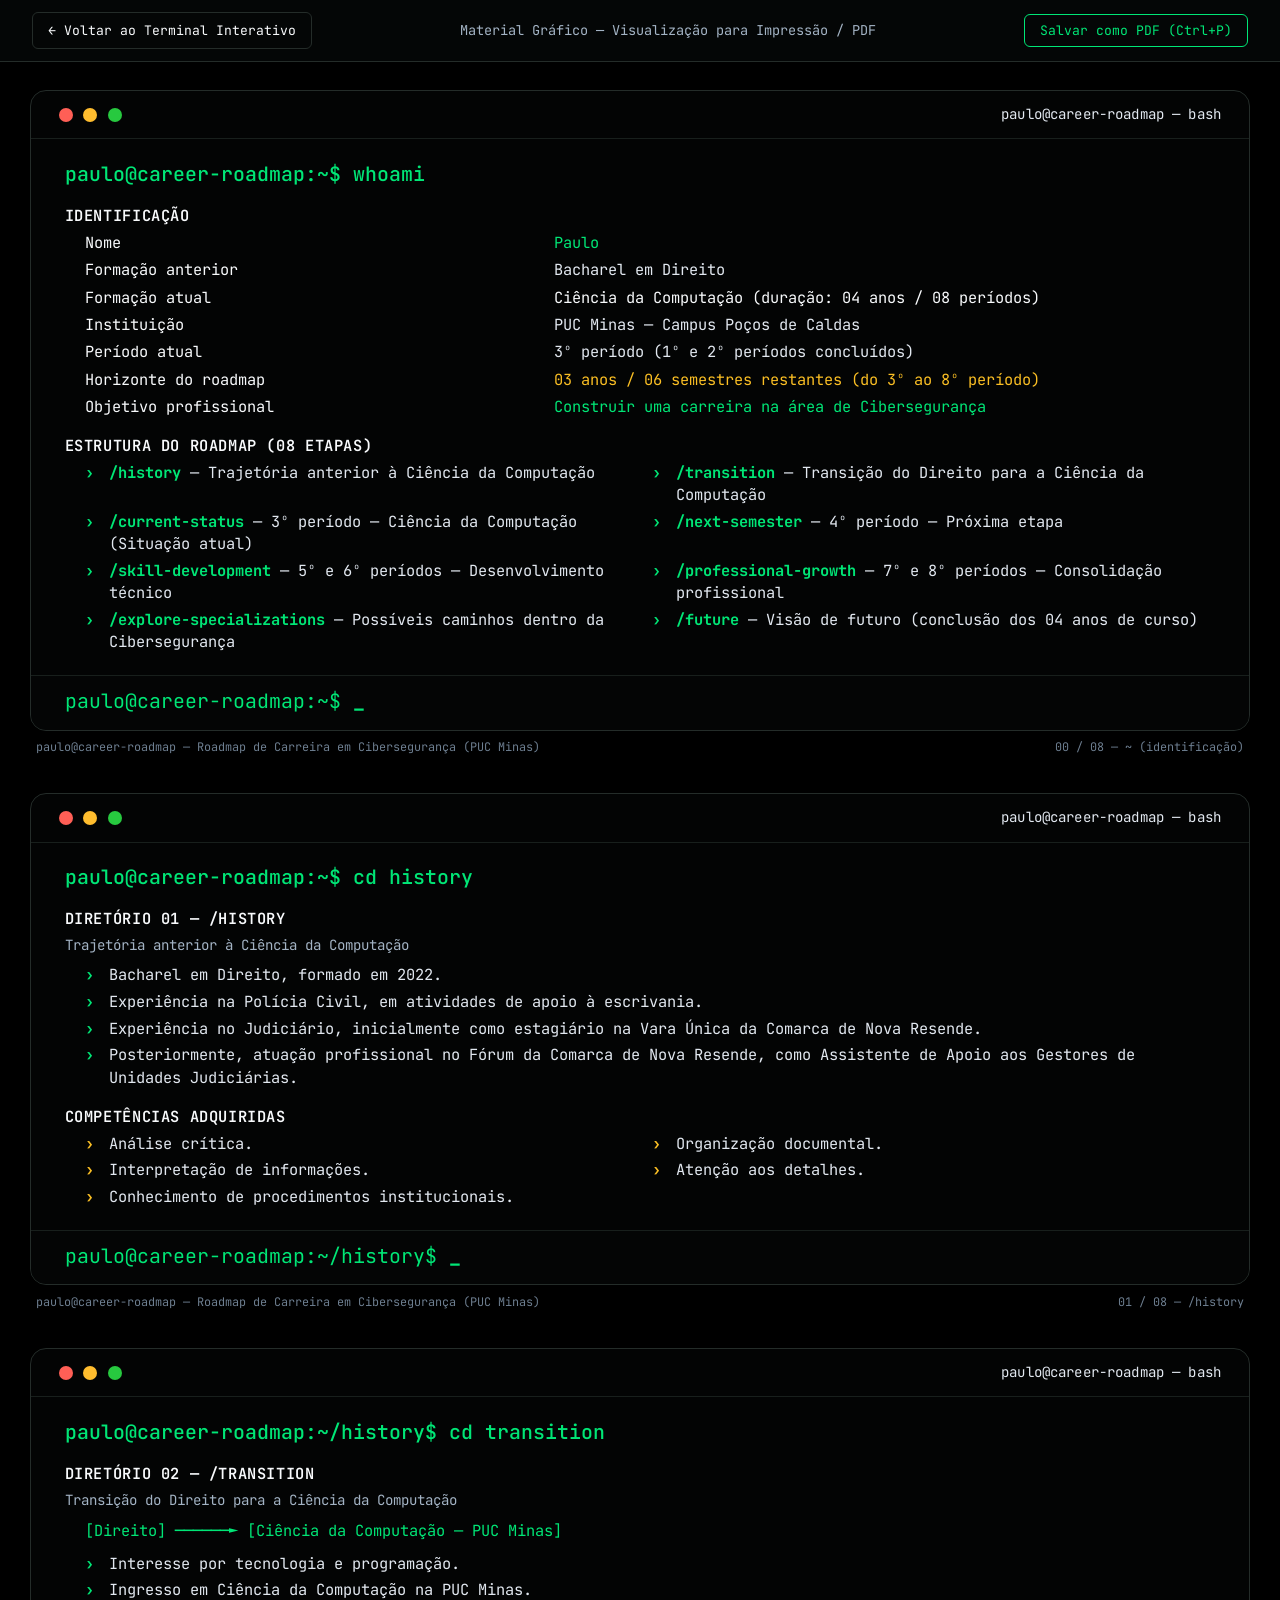
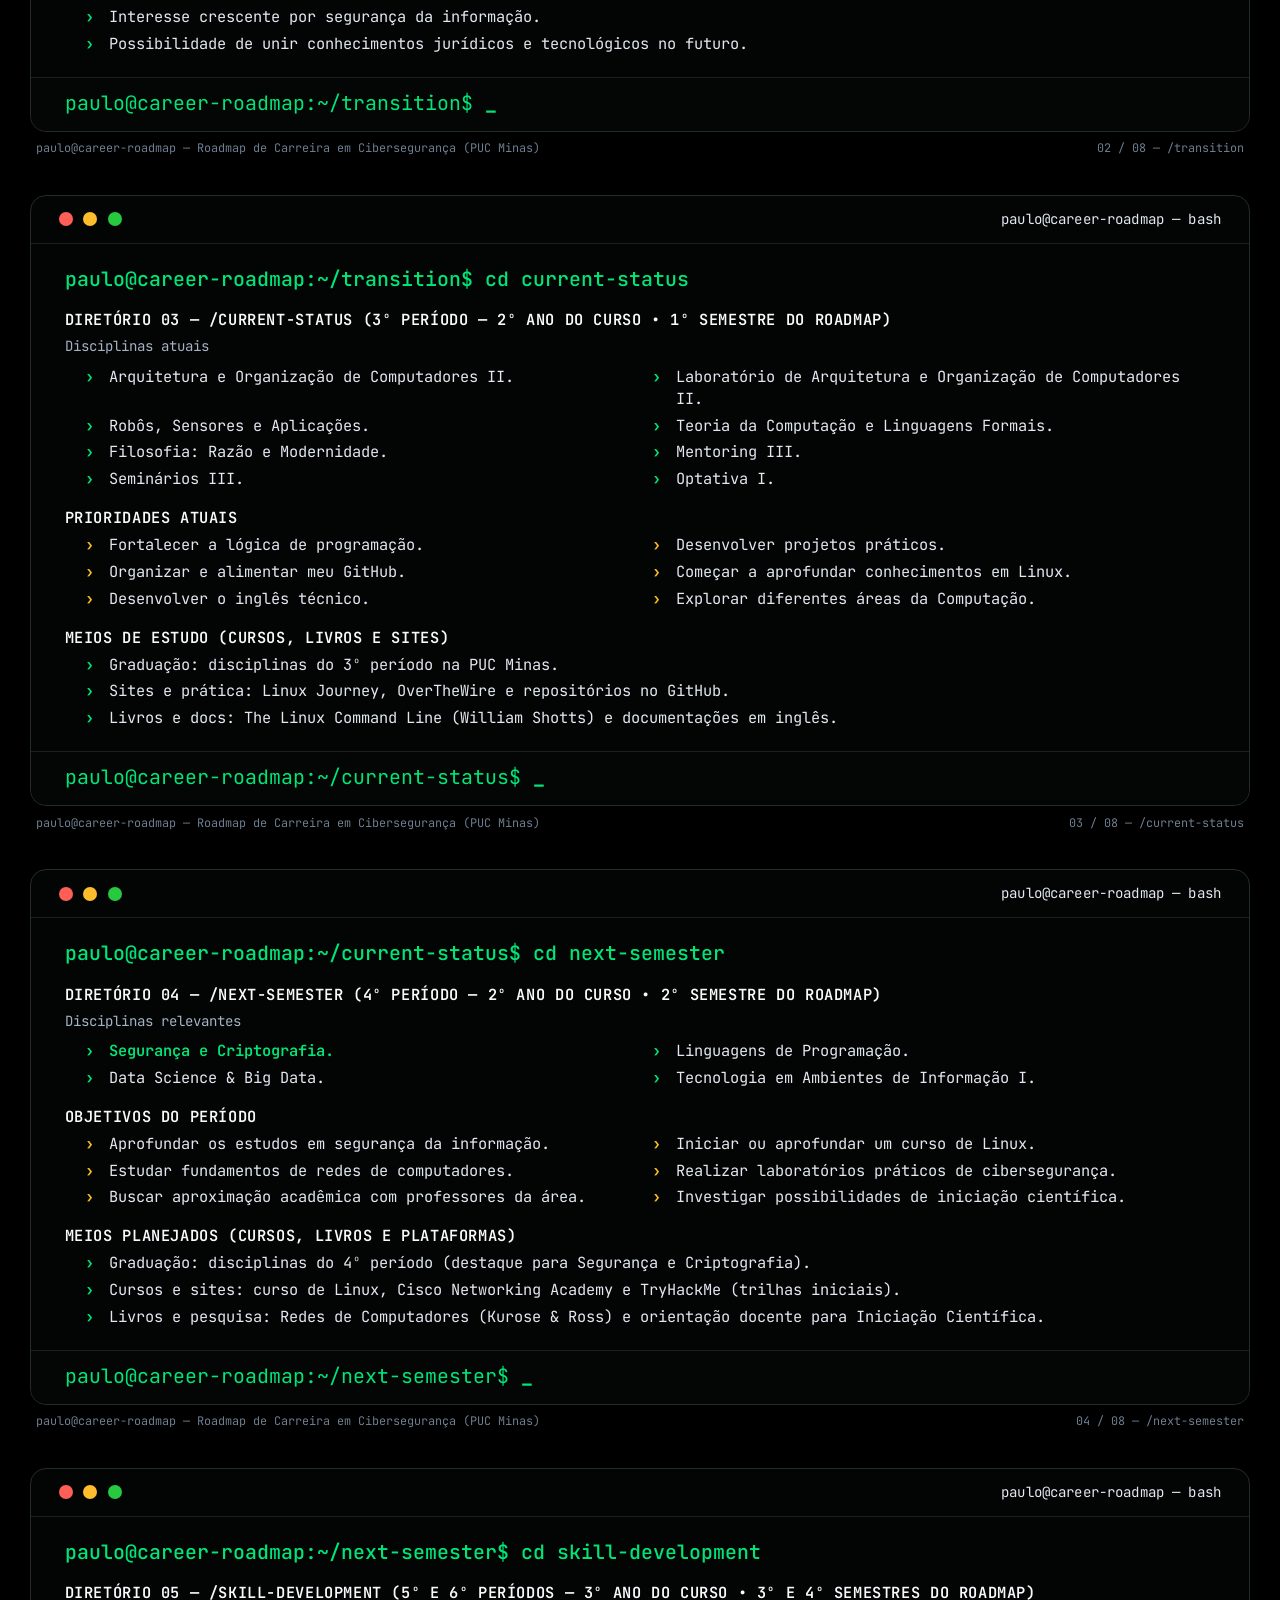
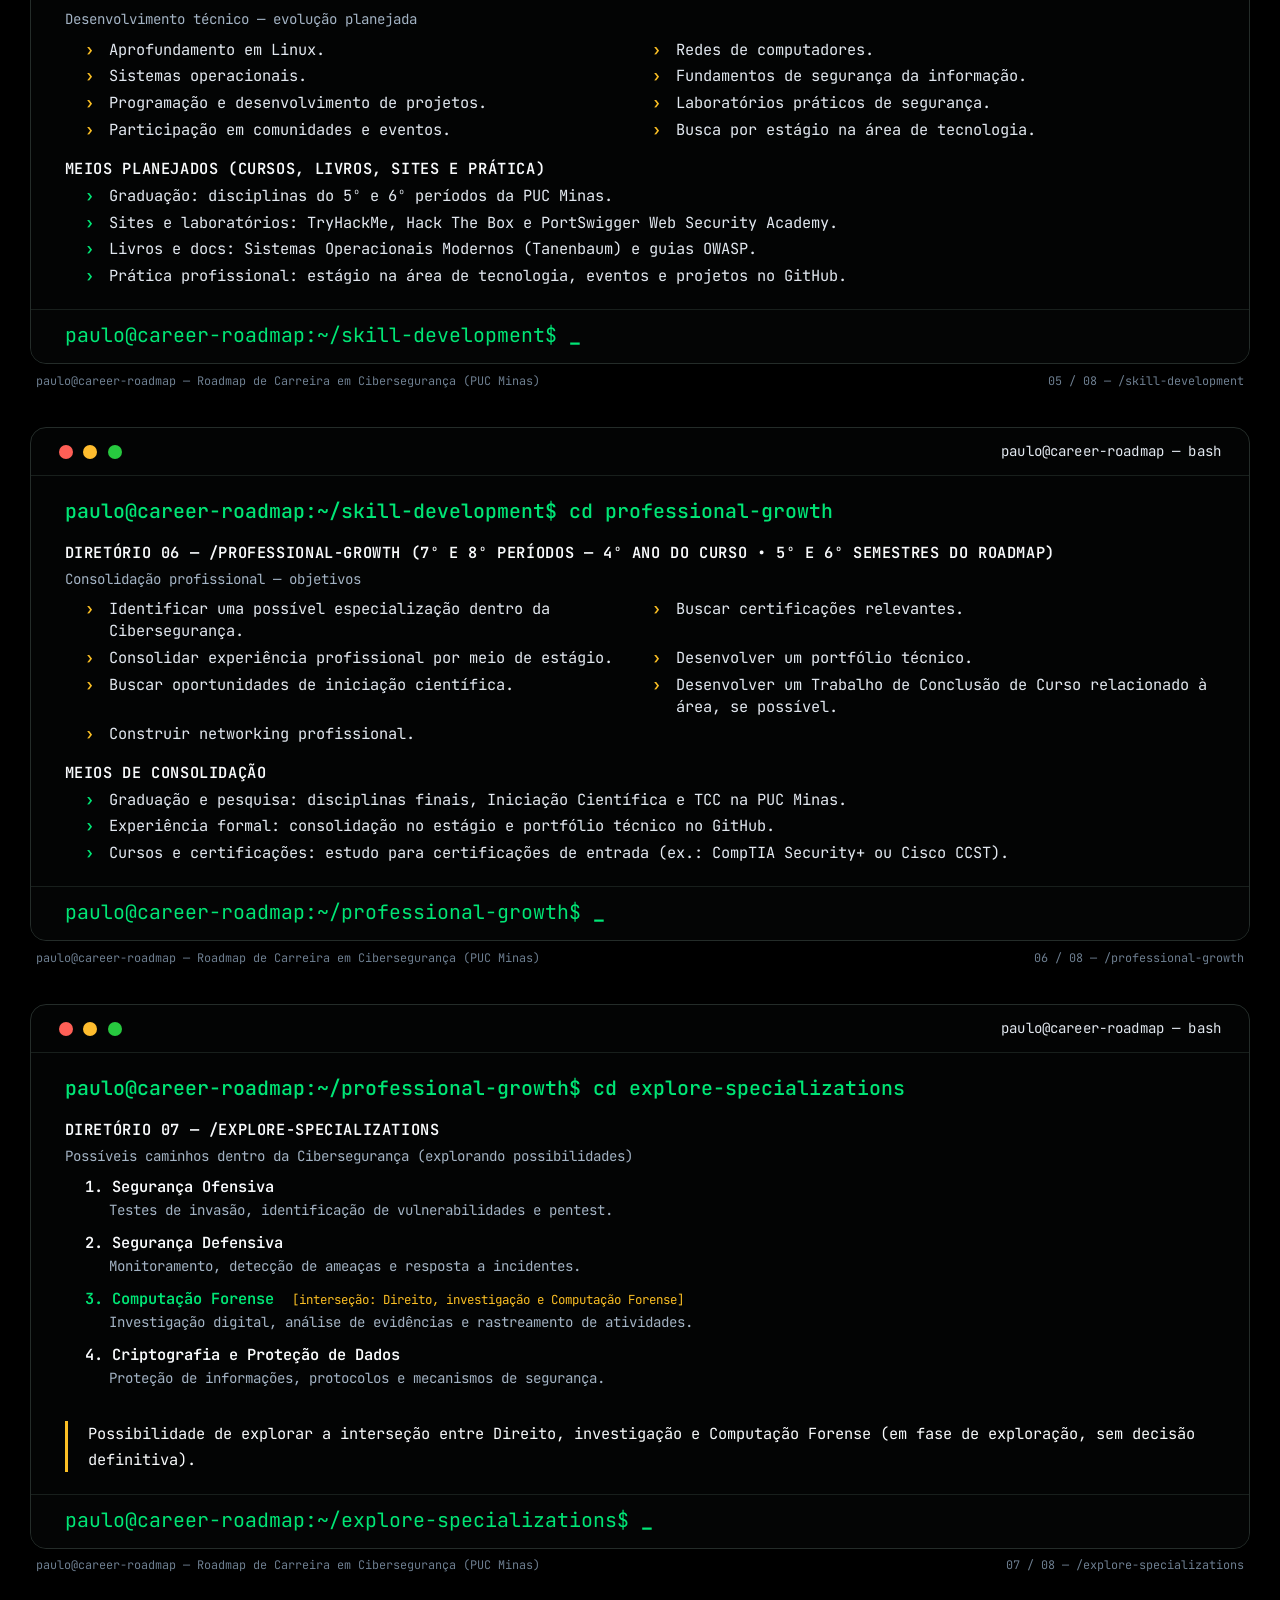
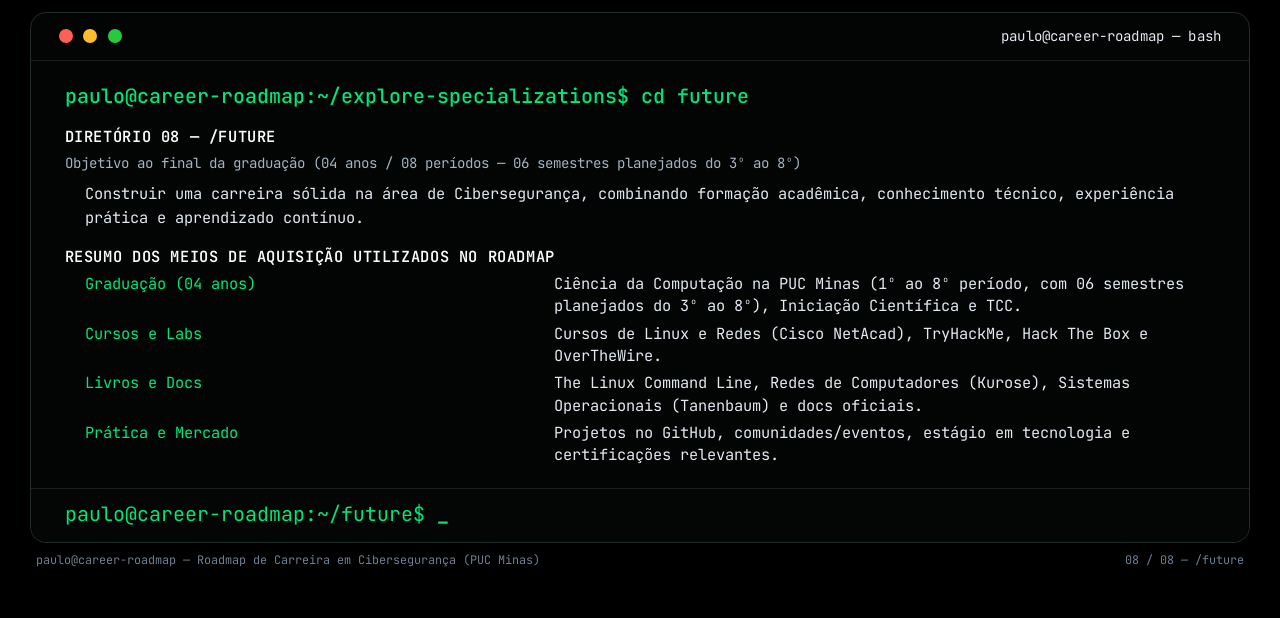
==== material-grafico.html @ 7717a8f6 "feat: implementa terminal interativo e material grafico do roadmap (Mentoring III)" ====
<!DOCTYPE html>
<html lang="pt-BR">
<head>
  <meta charset="UTF-8" />
  <meta name="viewport" content="width=device-width, initial-scale=1.0" />
  <title>paulo@career-roadmap — Material Gráfico (PDF)</title>
  <link rel="preconnect" href="https://fonts.googleapis.com" />
  <link rel="preconnect" href="https://fonts.gstatic.com" crossorigin />
  <link href="https://fonts.googleapis.com/css2?family=JetBrains+Mono:ital,wght@0,400;0,500;0,600;0,700;1,400&display=swap" rel="stylesheet" />
  <link rel="stylesheet" href="css/variables.css" />
  <link rel="stylesheet" href="css/terminal.css" />
  <link rel="stylesheet" href="css/stages.css" />
  <style>
    :root {
      --fs-xs: 0.78rem;
      --fs-sm: 0.88rem;
      --fs-base: 0.96rem;
      --fs-md: 1.08rem;
      --fs-lg: 1.24rem;
    }

    html, body {
      height: auto !important;
      overflow-y: auto !important;
      overflow-x: hidden !important;
      background-color: #000000;
      -webkit-print-color-adjust: exact;
      print-color-adjust: exact;
    }

    .pdf-toolbar {
      position: sticky;
      top: 0;
      z-index: 200;
      width: 100%;
      background: rgba(5, 7, 7, 0.94);
      backdrop-filter: blur(6px);
      border-bottom: 1px solid var(--border-window);
      padding: 0.75rem 2rem;
      display: flex;
      justify-content: space-between;
      align-items: center;
      font-size: 0.85rem;
      color: var(--text-muted);
    }

    .pdf-btn {
      background: transparent;
      border: 1px solid var(--border-window);
      color: var(--text-bright);
      font-family: var(--font-mono);
      font-size: 0.82rem;
      padding: 0.42rem 0.95rem;
      border-radius: 6px;
      cursor: pointer;
      text-decoration: none;
      transition: border-color 150ms, color 150ms;
    }

    .pdf-btn:hover {
      border-color: var(--green-prompt);
      color: var(--green-prompt);
    }

    .pdf-btn.primary {
      border-color: var(--green-prompt);
      color: var(--green-prompt);
    }

    .pdf-deck {
      display: flex;
      flex-direction: column;
      align-items: center;
      gap: 2.25rem;
      padding: 1.75rem 1.5rem 3rem;
    }

    .pdf-page {
      width: 100%;
      max-width: 1220px;
      display: flex;
      flex-direction: column;
      gap: 0.45rem;
    }

    .pdf-page .terminal-window {
      width: 100%;
      max-width: 100%;
      min-height: 0;
      max-height: none;
      flex: 1;
    }

    .pdf-page .terminal-titlebar {
      padding: 0.75rem 1.75rem;
    }

    .pdf-page .terminal-body {
      overflow: visible;
      padding: 1.35rem 2.1rem;
    }

    .pdf-page .term-prompt-line {
      margin-bottom: 1rem;
    }

    .pdf-page .term-output-content {
      gap: 1.05rem;
      line-height: 1.52;
    }

    .pdf-page .term-section-title {
      margin-bottom: 0.3rem;
    }

    .pdf-page .term-section-subtitle {
      margin-bottom: 0.5rem;
    }

    .pdf-page .term-list {
      gap: 0.28rem;
    }

    .pdf-page .term-list li {
      line-height: 1.45;
    }

    .pdf-page .term-table {
      gap: 0.32rem;
    }

    .pdf-page .term-row {
      line-height: 1.45;
    }

    .pdf-page .spec-item {
      margin-bottom: 0.55rem;
    }

    .pdf-page .terminal-footer-prompt {
      padding: 0.75rem 2.1rem 0.85rem;
    }

    .pdf-page .term-line {
      opacity: 1 !important;
      transform: none !important;
      animation: none !important;
    }

    .pdf-page .cursor-underscore {
      animation: none !important;
      opacity: 1 !important;
    }

    .pdf-page-footer {
      display: flex;
      justify-content: space-between;
      align-items: center;
      padding: 0 0.35rem;
      font-size: 0.74rem;
      color: var(--text-dim);
    }

    @page {
      size: A4 landscape;
      margin: 0;
    }

    @media print {
      :root {
        --fs-xs: 0.74rem;
        --fs-sm: 0.84rem;
        --fs-base: 0.92rem;
        --fs-md: 1.04rem;
        --fs-lg: 1.18rem;
      }

      .pdf-toolbar {
        display: none !important;
      }

      .pdf-deck {
        padding: 0 !important;
        gap: 0 !important;
        display: block !important;
      }

      .pdf-page {
        width: 297mm !important;
        height: 210mm !important;
        max-width: 297mm !important;
        padding: 7mm 10mm 5mm !important;
        margin: 0 !important;
        background-color: #000000 !important;
        page-break-after: always !important;
        break-after: page !important;
        page-break-inside: avoid !important;
        break-inside: avoid !important;
        overflow: hidden !important;
        display: flex !important;
        flex-direction: column !important;
        justify-content: space-between !important;
      }

      .pdf-page:last-child {
        page-break-after: auto !important;
        break-after: auto !important;
      }

      .pdf-page .terminal-window {
        height: 100% !important;
        flex: 1 !important;
        box-shadow: none !important;
        border: 1px solid #242c29 !important;
      }

      .pdf-page .terminal-body {
        padding: 1.15rem 1.9rem !important;
      }
    }
  </style>
</head>
<body>

  <div class="pdf-toolbar">
    <a href="index.html" class="pdf-btn">← Voltar ao Terminal Interativo</a>
    <span>Material Gráfico — Visualização para Impressão / PDF</span>
    <button type="button" class="pdf-btn primary" onclick="window.print()">Salvar como PDF (Ctrl+P)</button>
  </div>

  <div id="pdf-deck" class="pdf-deck"></div>

  <script src="js/roadmap-data.js"></script>
  <script>
    (function () {
      const DATA = window.ROADMAP_DATA;
      const deck = document.getElementById("pdf-deck");

      function esc(str) {
        return String(str)
          .replace(/&/g, "&amp;")
          .replace(/</g, "&lt;")
          .replace(/>/g, "&gt;")
          .replace(/"/g, "&quot;");
      }

      function promptLine(cmd, originPath) {
        const p = originPath && originPath !== "~" ? originPath : "~";
        return `<div class="term-prompt-line"><span class="prompt-host">paulo@career-roadmap:${esc(p)}$</span> <span class="prompt-cmd">${esc(cmd)}</span></div>`;
      }

      function renderPdfStage(st, prevPath) {
        const p = DATA.profile;

        switch (st.id) {
          case "home": {
            const dirs = DATA.stages.slice(1);
            const dirsHtml = dirs.map(d =>
              `<li><strong style="color:var(--green-prompt);">${esc(d.dirName)}</strong> — ${esc(d.title)}</li>`
            ).join("");
            return `
              ${promptLine("whoami", "~")}
              <div class="term-output-content">
                <div class="term-line">
                  <div class="term-section-title">IDENTIFICAÇÃO</div>
                  <div class="term-table">
                    <div class="term-row"><span class="term-col-key">Nome</span><span class="term-col-val" style="color:var(--green-prompt)">${esc(p.name)}</span></div>
                    <div class="term-row"><span class="term-col-key">Formação anterior</span><span class="term-col-val">${esc(p.previousDegree)}</span></div>
                    <div class="term-row"><span class="term-col-key">Formação atual</span><span class="term-col-val" style="color:var(--text-bright)">${esc(p.currentDegree)}</span></div>
                    <div class="term-row"><span class="term-col-key">Instituição</span><span class="term-col-val">${esc(p.institution)}</span></div>
                    <div class="term-row"><span class="term-col-key">Período atual</span><span class="term-col-val">${esc(p.currentSemester)}</span></div>
                    <div class="term-row"><span class="term-col-key">Horizonte do roadmap</span><span class="term-col-val" style="color:var(--amber-accent)">${esc(p.horizon)}</span></div>
                    <div class="term-row"><span class="term-col-key">Objetivo profissional</span><span class="term-col-val" style="color:var(--green-prompt)">${esc(p.objective)}</span></div>
                  </div>
                </div>
                <div class="term-line">
                  <div class="term-section-title">ESTRUTURA DO ROADMAP (08 ETAPAS)</div>
                  <ul class="term-list two-col">
                    ${dirsHtml}
                  </ul>
                </div>
              </div>
            `;
          }

          case "history": {
            const expHtml = st.experiences.map(item => `<li>${esc(item)}</li>`).join("");
            const compHtml = st.competencies.map(item => `<li>${esc(item)}</li>`).join("");
            return `
              ${promptLine(st.cmd, prevPath)}
              <div class="term-output-content">
                <div class="term-line">
                  <div class="term-section-title">DIRETÓRIO 01 — /history</div>
                  <div class="term-section-subtitle">${esc(st.title)}</div>
                  <ul class="term-list">
                    ${expHtml}
                  </ul>
                </div>
                <div class="term-line">
                  <div class="term-section-title">COMPETÊNCIAS ADQUIRIDAS</div>
                  <ul class="term-list two-col amber-markers">
                    ${compHtml}
                  </ul>
                </div>
              </div>
            `;
          }

          case "transition": {
            const highlightsHtml = st.highlights.map(item => `<li>${esc(item)}</li>`).join("");
            return `
              ${promptLine(st.cmd, prevPath)}
              <div class="term-output-content">
                <div class="term-line">
                  <div class="term-section-title">DIRETÓRIO 02 — /transition</div>
                  <div class="term-section-subtitle">${esc(st.title)}</div>
                  <div style="padding-left:1.25rem; margin-bottom:0.65rem; color:var(--green-prompt);">
                    [Direito]  ──────►  [Ciência da Computação — PUC Minas]
                  </div>
                  <ul class="term-list">
                    ${highlightsHtml}
                  </ul>
                </div>
              </div>
            `;
          }

          case "current-status": {
            const coursesHtml = st.courses.map(c => `<li>${esc(c)}</li>`).join("");
            const prioritiesHtml = st.priorities.map(pr => `<li>${esc(pr)}</li>`).join("");
            const meansHtml = st.means.map(m => `<li>${esc(m)}</li>`).join("");
            return `
              ${promptLine(st.cmd, prevPath)}
              <div class="term-output-content">
                <div class="term-line">
                  <div class="term-section-title">DIRETÓRIO 03 — /current-status (3º PERÍODO — ${esc(st.semesterTag.toUpperCase())})</div>
                  <div class="term-section-subtitle">Disciplinas atuais</div>
                  <ul class="term-list two-col">
                    ${coursesHtml}
                  </ul>
                </div>
                <div class="term-line">
                  <div class="term-section-title">PRIORIDADES ATUAIS</div>
                  <ul class="term-list two-col amber-markers">
                    ${prioritiesHtml}
                  </ul>
                </div>
                <div class="term-line">
                  <div class="term-section-title">MEIOS DE ESTUDO (CURSOS, LIVROS E SITES)</div>
                  <ul class="term-list">
                    ${meansHtml}
                  </ul>
                </div>
              </div>
            `;
          }

          case "next-semester": {
            const coursesHtml = st.courses.map((c, i) =>
              i === 0 ? `<li style="color:var(--green-prompt); font-weight:600;">${esc(c)}</li>` : `<li>${esc(c)}</li>`
            ).join("");
            const objHtml = st.objectives.map(o => `<li>${esc(o)}</li>`).join("");
            const meansHtml = st.means.map(m => `<li>${esc(m)}</li>`).join("");
            return `
              ${promptLine(st.cmd, prevPath)}
              <div class="term-output-content">
                <div class="term-line">
                  <div class="term-section-title">DIRETÓRIO 04 — /next-semester (4º PERÍODO — ${esc(st.semesterTag.toUpperCase())})</div>
                  <div class="term-section-subtitle">Disciplinas relevantes</div>
                  <ul class="term-list two-col">
                    ${coursesHtml}
                  </ul>
                </div>
                <div class="term-line">
                  <div class="term-section-title">OBJETIVOS DO PERÍODO</div>
                  <ul class="term-list two-col amber-markers">
                    ${objHtml}
                  </ul>
                </div>
                <div class="term-line">
                  <div class="term-section-title">MEIOS PLANEJADOS (CURSOS, LIVROS E PLATAFORMAS)</div>
                  <ul class="term-list">
                    ${meansHtml}
                  </ul>
                </div>
              </div>
            `;
          }

          case "skill-development": {
            const itemsHtml = st.plannedEvolution.map(item => `<li>${esc(item)}</li>`).join("");
            const meansHtml = st.means.map(m => `<li>${esc(m)}</li>`).join("");
            return `
              ${promptLine(st.cmd, prevPath)}
              <div class="term-output-content">
                <div class="term-line">
                  <div class="term-section-title">DIRETÓRIO 05 — /skill-development (5º E 6º PERÍODOS — ${esc(st.semesterTag.toUpperCase())})</div>
                  <div class="term-section-subtitle">Desenvolvimento técnico — evolução planejada</div>
                  <ul class="term-list two-col amber-markers">
                    ${itemsHtml}
                  </ul>
                </div>
                <div class="term-line">
                  <div class="term-section-title">MEIOS PLANEJADOS (CURSOS, LIVROS, SITES E PRÁTICA)</div>
                  <ul class="term-list">
                    ${meansHtml}
                  </ul>
                </div>
              </div>
            `;
          }

          case "professional-growth": {
            const objHtml = st.objectives.map(item => `<li>${esc(item)}</li>`).join("");
            const meansHtml = st.means.map(m => `<li>${esc(m)}</li>`).join("");
            return `
              ${promptLine(st.cmd, prevPath)}
              <div class="term-output-content">
                <div class="term-line">
                  <div class="term-section-title">DIRETÓRIO 06 — /professional-growth (7º E 8º PERÍODOS — ${esc(st.semesterTag.toUpperCase())})</div>
                  <div class="term-section-subtitle">Consolidação profissional — objetivos</div>
                  <ul class="term-list two-col amber-markers">
                    ${objHtml}
                  </ul>
                </div>
                <div class="term-line">
                  <div class="term-section-title">MEIOS DE CONSOLIDAÇÃO</div>
                  <ul class="term-list">
                    ${meansHtml}
                  </ul>
                </div>
              </div>
            `;
          }

          case "explore-specializations": {
            const areasHtml = st.areas.map((a, idx) => `
              <div class="spec-item">
                <div class="spec-name" ${a.highlight ? 'style="color:var(--green-prompt);"' : ""}>
                  ${idx + 1}. ${esc(a.name)}
                  ${a.highlight ? '<span class="spec-badge">[interseção: Direito, investigação e Computação Forense]</span>' : ""}
                </div>
                <div class="spec-desc">${esc(a.description)}</div>
              </div>
            `).join("");
            return `
              ${promptLine(st.cmd, prevPath)}
              <div class="term-output-content">
                <div class="term-line">
                  <div class="term-section-title">DIRETÓRIO 07 — /explore-specializations</div>
                  <div class="term-section-subtitle">Possíveis caminhos dentro da Cibersegurança (explorando possibilidades)</div>
                  ${areasHtml}
                </div>
                <div class="term-line">
                  <div class="term-quote amber">
                    ${esc(st.intersectionNote)}
                  </div>
                </div>
              </div>
            `;
          }

          case "future": {
            const meansRows = st.summaryMeans.map(m => `
              <div class="term-row">
                <span class="term-col-key green">${esc(m.label)}</span>
                <span class="term-col-val">${esc(m.text)}</span>
              </div>
            `).join("");
            return `
              ${promptLine(st.cmd, prevPath)}
              <div class="term-output-content">
                <div class="term-line">
                  <div class="term-section-title">DIRETÓRIO 08 — /future</div>
                  <div class="term-section-subtitle">Objetivo ao final da graduação (04 anos / 08 períodos — 06 semestres planejados do 3º ao 8º)</div>
                  <p style="padding-left:1.25rem; color:var(--text-normal);">
                    ${esc(st.visionObjective)}
                  </p>
                </div>
                <div class="term-line">
                  <div class="term-section-title">RESUMO DOS MEIOS DE AQUISIÇÃO UTILIZADOS NO ROADMAP</div>
                  <div class="term-table">
                    ${meansRows}
                  </div>
                </div>
              </div>
            `;
          }
        }
      }

      const pagesHtml = DATA.stages.map((st, idx) => {
        const prevPath = idx === 0 ? "~" : (DATA.stages[idx - 1].path || "~");
        const bodyHtml = renderPdfStage(st, prevPath);
        const curPath = st.path || "~";
        const codeLabel = idx === 0 ? "00 / 08 — ~ (identificação)" : `${st.code} / 08 — ${st.dirName}`;

        return `
          <section class="pdf-page" aria-label="Página ${idx + 1}: ${esc(st.dirName)}">
            <div class="terminal-window">
              <header class="terminal-titlebar">
                <div class="window-dots" aria-hidden="true">
                  <span class="win-dot red"></span>
                  <span class="win-dot yellow"></span>
                  <span class="win-dot green"></span>
                </div>
                <div class="window-title">paulo@career-roadmap — bash</div>
              </header>

              <div class="terminal-body">
                ${bodyHtml}
              </div>

              <footer class="terminal-footer-prompt">
                <div class="live-prompt-row">
                  <span class="live-prompt-prefix">paulo@career-roadmap:${esc(curPath)}$ </span>
                  <span class="live-input-mirror-wrap">
                    <span class="cursor-underscore">_</span>
                  </span>
                </div>
              </footer>
            </div>

            <div class="pdf-page-footer">
              <span>paulo@career-roadmap — Roadmap de Carreira em Cibersegurança (PUC Minas)</span>
              <span>${esc(codeLabel)}</span>
            </div>
          </section>
        `;
      }).join("");

      deck.innerHTML = pagesHtml;
    })();
  </script>
</body>
</html>
---- css/variables.css ----
:root {
  /* Paleta de cores do terminal */
  --bg-page: #000000;
  --bg-terminal: #030404;
  --border-window: #242c29;
  --border-divider: #181f1c;

  /* Botões da janela */
  --dot-red: #ff5f56;
  --dot-yellow: #ffbd2e;
  --dot-green: #27c93f;

  /* Cores de texto e destaque */
  --green-prompt: #00e676;
  --green-soft: #4ade80;
  --amber-accent: #fbbf24;
  --red-accent: #f87171;

  --text-bright: #f8fafc;
  --text-normal: #e2e8f0;
  --text-muted: #a3b3c4;
  --text-dim: #6e7f91;

  /* Tipografia */
  --font-mono: 'JetBrains Mono', 'Fira Code', 'Cascadia Code', 'Consolas', 'Courier New', monospace;

  /* Escala tipográfica */
  --scale: 1;
  --fs-xs: calc(0.95rem * var(--scale));
  --fs-sm: calc(1.12rem * var(--scale));
  --fs-base: calc(1.30rem * var(--scale));
  --fs-md: calc(1.50rem * var(--scale));
  --fs-lg: calc(1.72rem * var(--scale));
}
---- css/terminal.css ----
*, *::before, *::after {
  box-sizing: border-box;
  margin: 0;
  padding: 0;
}

html, body {
  width: 100%;
  height: 100%;
  background-color: var(--bg-page);
  color: var(--text-normal);
  font-family: var(--font-mono);
  font-size: 16px;
  line-height: 1.65;
  -webkit-font-smoothing: antialiased;
  -moz-osx-font-smoothing: grayscale;
  overflow: hidden;
}

::selection {
  background: var(--green-prompt);
  color: #000000;
}

::-webkit-scrollbar {
  width: 8px;
  height: 8px;
}
::-webkit-scrollbar-track {
  background: transparent;
}
::-webkit-scrollbar-thumb {
  background: #222a27;
  border-radius: 4px;
}
::-webkit-scrollbar-thumb:hover {
  background: #2f3b36;
}

.screen-wrapper {
  height: 100vh;
  width: 100vw;
  display: flex;
  flex-direction: column;
  justify-content: center;
  align-items: center;
  padding: 1.1rem 1.75rem 0.75rem;
  gap: 0.65rem;
}

/* Janela principal do terminal */
.terminal-window {
  width: 100%;
  max-width: 1580px;
  flex: 1;
  min-height: 0;
  background-color: var(--bg-terminal);
  border: 1px solid var(--border-window);
  border-radius: 16px;
  display: flex;
  flex-direction: column;
  overflow: hidden;
  box-shadow: 0 24px 64px rgba(0, 0, 0, 0.9);
}

.terminal-titlebar {
  display: flex;
  align-items: center;
  justify-content: space-between;
  padding: 1.15rem 2.25rem;
  border-bottom: 1px solid var(--border-divider);
  user-select: none;
  flex-shrink: 0;
}

.window-dots {
  display: flex;
  align-items: center;
  gap: 0.65rem;
}

.win-dot {
  width: 14px;
  height: 14px;
  border-radius: 50%;
  display: inline-block;
}

.win-dot.red {
  background-color: var(--dot-red);
}
.win-dot.yellow {
  background-color: var(--dot-yellow);
}
.win-dot.green {
  background-color: var(--dot-green);
}

.window-title {
  color: var(--text-normal);
  font-size: var(--fs-sm);
  letter-spacing: 0.01em;
}

/* Área de saída do terminal */
.terminal-body {
  flex: 1;
  padding: 2.25rem 3rem;
  overflow-y: auto;
  display: flex;
  flex-direction: column;
  justify-content: flex-start;
  cursor: text;
}

.term-prompt-line {
  font-size: var(--fs-lg);
  color: var(--green-prompt);
  margin-bottom: 1.6rem;
  font-weight: 500;
  line-height: 1.4;
  word-break: break-word;
}

.term-prompt-line .prompt-host {
  color: var(--green-prompt);
}

.term-prompt-line .prompt-cmd {
  color: var(--green-prompt);
}

/* Barra inferior de prompt */
.terminal-footer-prompt {
  padding: 1.35rem 3rem 1.6rem;
  border-top: 1px solid var(--border-divider);
  display: flex;
  flex-direction: column;
  gap: 0.5rem;
  cursor: text;
  flex-shrink: 0;
  background-color: rgba(5, 7, 7, 0.7);
}

.live-prompt-row {
  display: flex;
  align-items: center;
  flex-wrap: wrap;
  font-size: var(--fs-lg);
  line-height: 1.4;
  color: var(--green-prompt);
  position: relative;
}

.live-prompt-prefix {
  color: var(--green-prompt);
  white-space: pre;
  user-select: none;
}

.live-input-mirror-wrap {
  display: inline-flex;
  align-items: center;
  position: relative;
  min-width: 2ch;
}

.typed-mirror {
  color: var(--green-prompt);
  white-space: pre;
}

.ghost-autocomplete {
  color: var(--text-dim);
  white-space: pre;
  pointer-events: none;
}

.cursor-underscore {
  color: var(--green-prompt);
  font-weight: 700;
  animation: blinkUnderscore 1s step-end infinite;
  user-select: none;
}

@keyframes blinkUnderscore {
  0%, 100% { opacity: 1; }
  50% { opacity: 0; }
}

.hidden-cmd-input {
  position: absolute;
  opacity: 0;
  pointer-events: none;
  width: 1px;
  height: 1px;
  left: 0;
  bottom: 0;
}

.prompt-hint-caption {
  font-size: var(--fs-xs);
  color: var(--text-muted);
  display: flex;
  align-items: center;
  justify-content: space-between;
  gap: 1rem;
  flex-wrap: wrap;
}

/* Controles inferiores de navegação */
.discreet-controls {
  width: 100%;
  max-width: 1580px;
  display: flex;
  align-items: center;
  justify-content: space-between;
  padding: 0.15rem 0.5rem;
  font-size: var(--fs-xs);
  color: var(--text-dim);
  user-select: none;
  gap: 1rem;
  flex-wrap: wrap;
  flex-shrink: 0;
}

.discreet-group {
  display: flex;
  align-items: center;
  gap: 1rem;
  position: relative;
}

.discreet-btn {
  background: transparent;
  border: none;
  color: var(--text-muted);
  font-family: var(--font-mono);
  font-size: var(--fs-xs);
  cursor: pointer;
  padding: 0.2rem 0.45rem;
  transition: color 150ms ease;
}

.discreet-btn:hover:not(:disabled) {
  color: var(--green-prompt);
}

.discreet-btn:disabled {
  opacity: 0.3;
  cursor: default;
}

.discreet-progress {
  color: var(--text-muted);
  letter-spacing: 0.03em;
}

.dir-menu-popover {
  position: absolute;
  bottom: 2.2rem;
  left: 0;
  background: #070a09;
  border: 1px solid var(--border-window);
  border-radius: 10px;
  padding: 0.65rem 0.55rem;
  min-width: 340px;
  box-shadow: 0 14px 36px rgba(0, 0, 0, 0.95);
  display: flex;
  flex-direction: column;
  gap: 0.2rem;
  z-index: 100;
}

.dir-menu-popover.hidden {
  display: none;
}

.dir-menu-item {
  background: transparent;
  border: none;
  text-align: left;
  font-family: var(--font-mono);
  font-size: var(--fs-xs);
  color: var(--text-normal);
  padding: 0.45rem 0.75rem;
  border-radius: 6px;
  cursor: pointer;
  display: flex;
  justify-content: space-between;
  gap: 1.25rem;
}

.dir-menu-item:hover,
.dir-menu-item.active {
  color: var(--green-prompt);
  background: rgba(0, 230, 118, 0.08);
}
---- css/stages.css ----
/* Formatação das seções e listas do terminal */

.term-output-content {
  display: flex;
  flex-direction: column;
  gap: 1.85rem;
  font-size: var(--fs-base);
  line-height: 1.68;
  color: var(--text-normal);
  max-width: 1360px;
  width: 100%;
}

.term-line {
  opacity: 0;
  transform: translateY(4px);
  animation: printLine 240ms ease forwards;
}

@keyframes printLine {
  to {
    opacity: 1;
    transform: translateY(0);
  }
}

.term-section-title {
  color: var(--text-bright);
  font-size: var(--fs-base);
  line-height: 1.45;
  text-transform: uppercase;
  letter-spacing: 0.04em;
  margin-bottom: 0.5rem;
  font-weight: 600;
}

.term-section-subtitle {
  color: var(--text-muted);
  font-size: var(--fs-sm);
  line-height: 1.5;
  margin-top: 0;
  margin-bottom: 0.95rem;
}

.term-table {
  display: flex;
  flex-direction: column;
  gap: 0.55rem;
  padding-left: 1.25rem;
}

.term-row {
  display: grid;
  grid-template-columns: minmax(260px, 38%) 1fr;
  column-gap: 2.5rem;
  row-gap: 0.25rem;
  align-items: baseline;
  font-size: var(--fs-base);
  line-height: 1.58;
}

.term-row.clickable-row {
  cursor: pointer;
  border-radius: 6px;
  padding: 0.2rem 0.6rem;
  margin-left: -0.6rem;
  transition: background 140ms ease, color 140ms ease;
}

.term-row.clickable-row:hover {
  background: rgba(0, 230, 118, 0.07);
}

.term-row.clickable-row:hover .term-col-key {
  color: var(--green-prompt);
}

.term-col-key {
  color: var(--text-bright);
  overflow-wrap: break-word;
  word-break: normal;
}

.term-col-key.green {
  color: var(--green-prompt);
}

.term-col-key.amber {
  color: var(--amber-accent);
}

.term-col-val {
  color: var(--text-normal);
  overflow-wrap: break-word;
}

.term-list {
  list-style: none;
  padding-left: 1.25rem;
  display: flex;
  flex-direction: column;
  gap: 0.45rem;
}

.term-list.two-col {
  display: grid;
  grid-template-columns: repeat(2, 1fr);
  column-gap: 2.5rem;
  row-gap: 0.4rem;
}

.term-list li {
  position: relative;
  padding-left: 1.5rem;
  color: var(--text-normal);
  line-height: 1.62;
}

.term-list li::before {
  content: "›";
  position: absolute;
  left: 0;
  color: var(--green-prompt);
  font-weight: 700;
}

.term-list.amber-markers li::before {
  color: var(--amber-accent);
}

.term-quote {
  margin-top: 0.35rem;
  padding-left: 1.25rem;
  border-left: 3px solid var(--green-prompt);
  color: var(--text-bright);
  font-style: italic;
  line-height: 1.65;
}

.term-quote.amber {
  border-left-color: var(--amber-accent);
  font-style: normal;
}

.boot-lines {
  display: flex;
  flex-direction: column;
  gap: 0.65rem;
  font-size: var(--fs-base);
  line-height: 1.65;
  color: var(--text-normal);
}

.boot-line-ok {
  color: var(--green-prompt);
}

.spec-item {
  padding-left: 1.25rem;
  margin-bottom: 1.05rem;
}

.spec-item:last-child {
  margin-bottom: 0;
}

.spec-name {
  color: var(--text-bright);
  font-weight: 600;
  line-height: 1.5;
  margin-bottom: 0.15rem;
}

.spec-name .spec-badge {
  color: var(--amber-accent);
  font-weight: 400;
  font-size: var(--fs-xs);
  margin-left: 0.6rem;
  display: inline-block;
}

.spec-desc {
  color: var(--text-muted);
  padding-left: 1.5rem;
  font-size: var(--fs-sm);
  line-height: 1.55;
}

@media (max-width: 960px) {
  .screen-wrapper {
    padding: 0.6rem;
  }
  .terminal-body,
  .terminal-footer-prompt {
    padding: 1.35rem 1.5rem;
  }
  .term-row,
  .term-list.two-col {
    grid-template-columns: 1fr;
    row-gap: 0.15rem;
    margin-bottom: 0.6rem;
  }
}
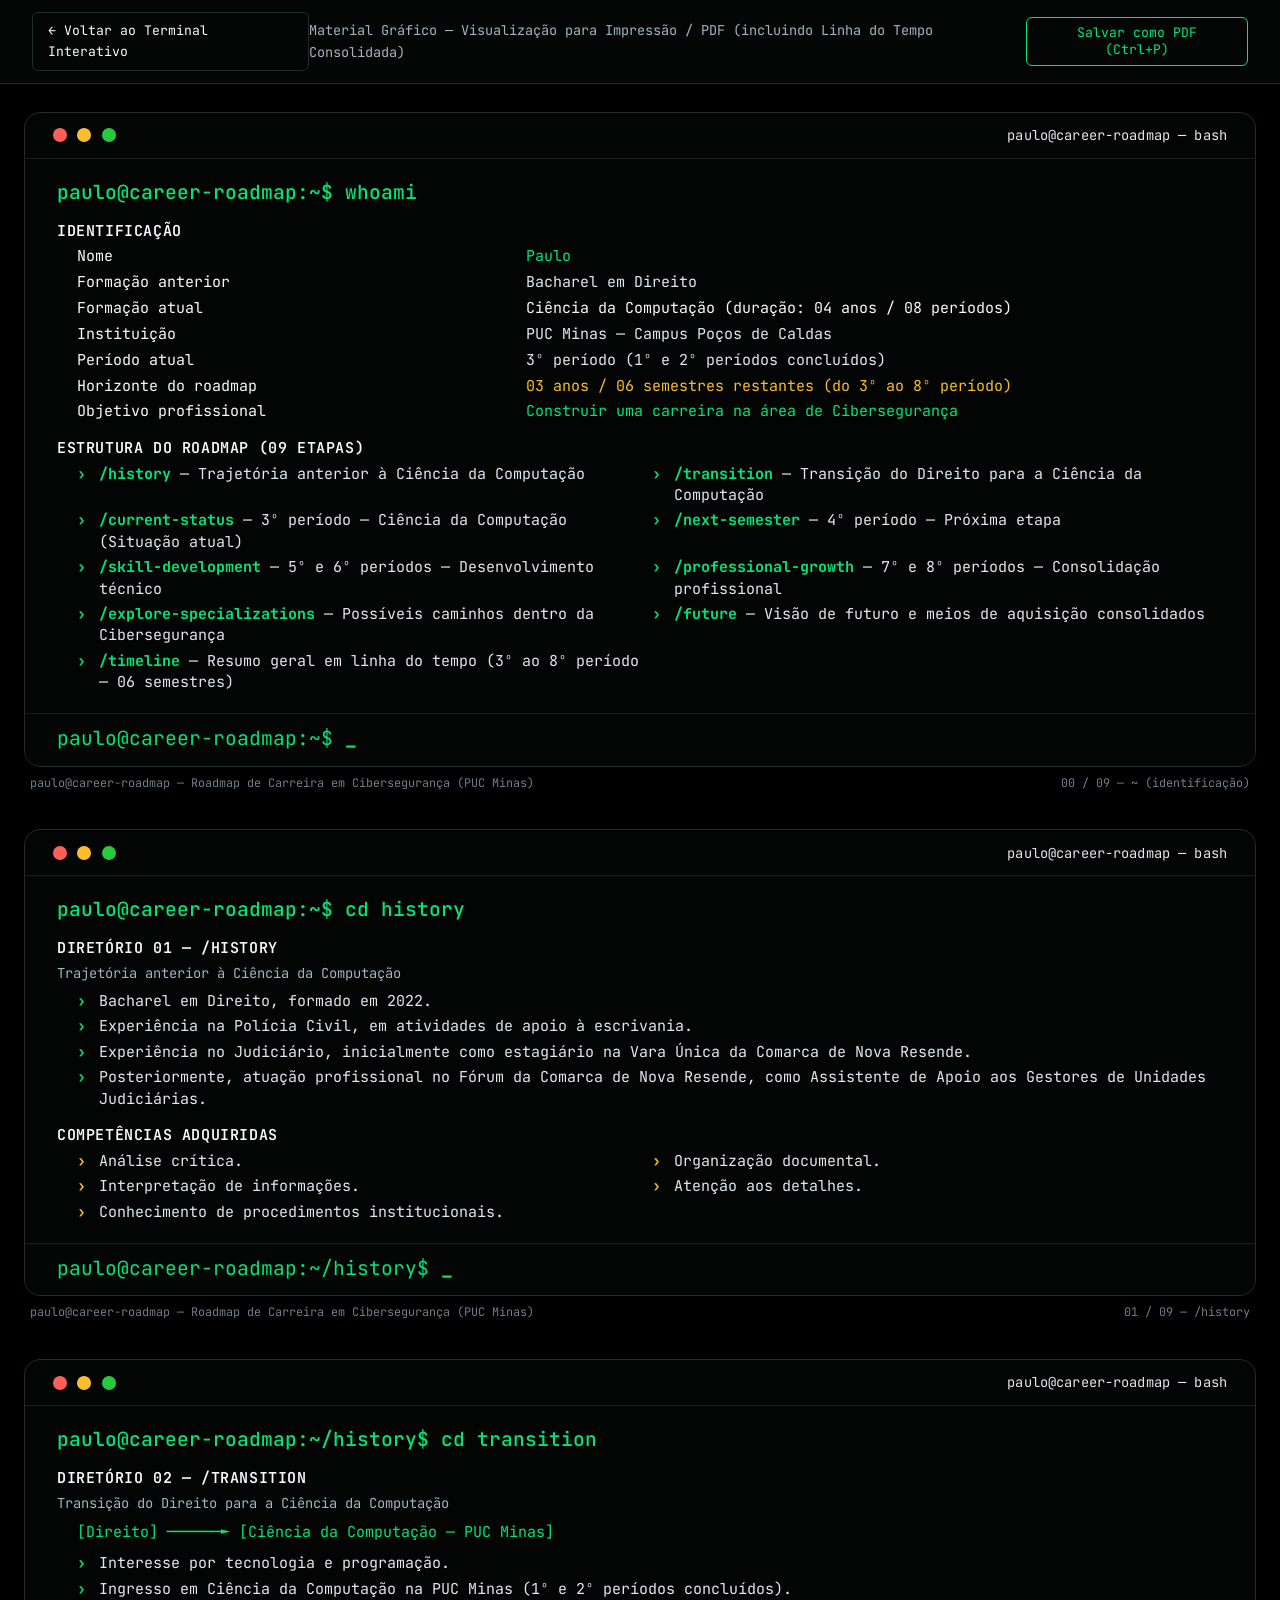
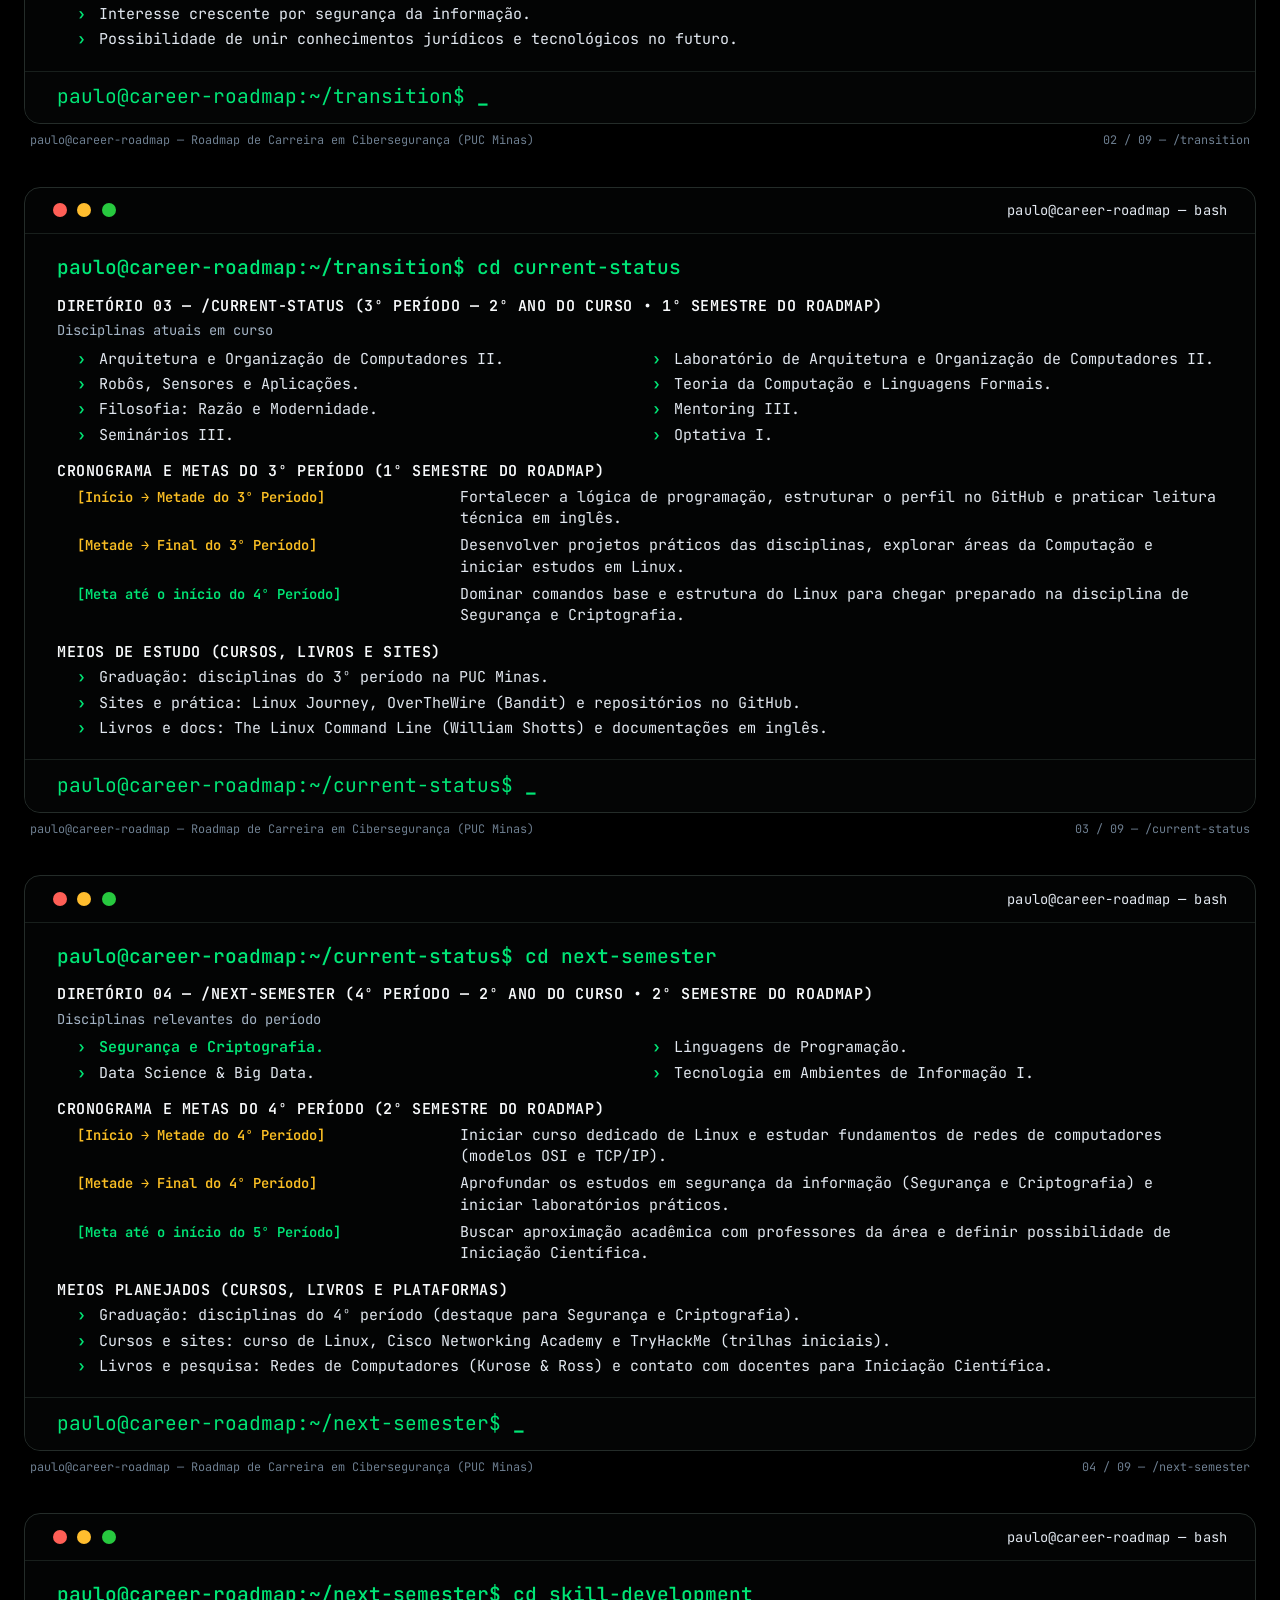
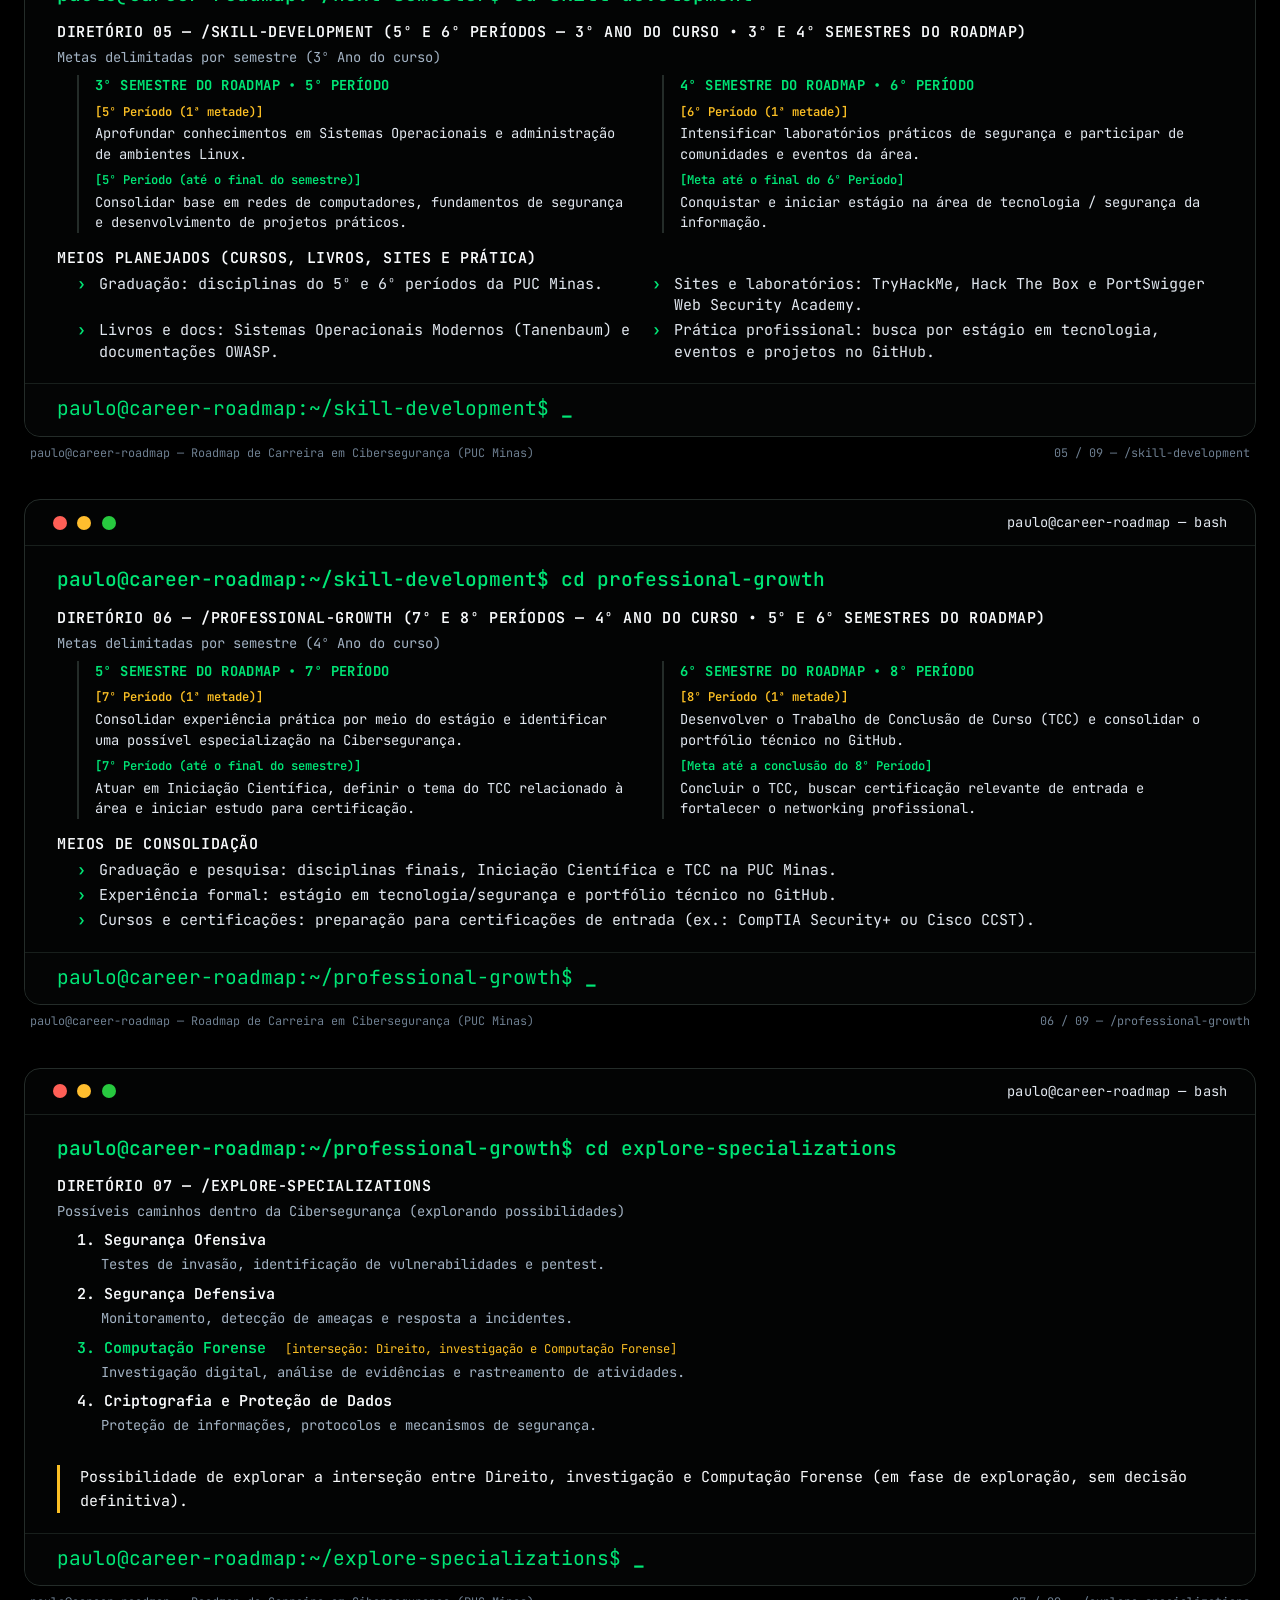
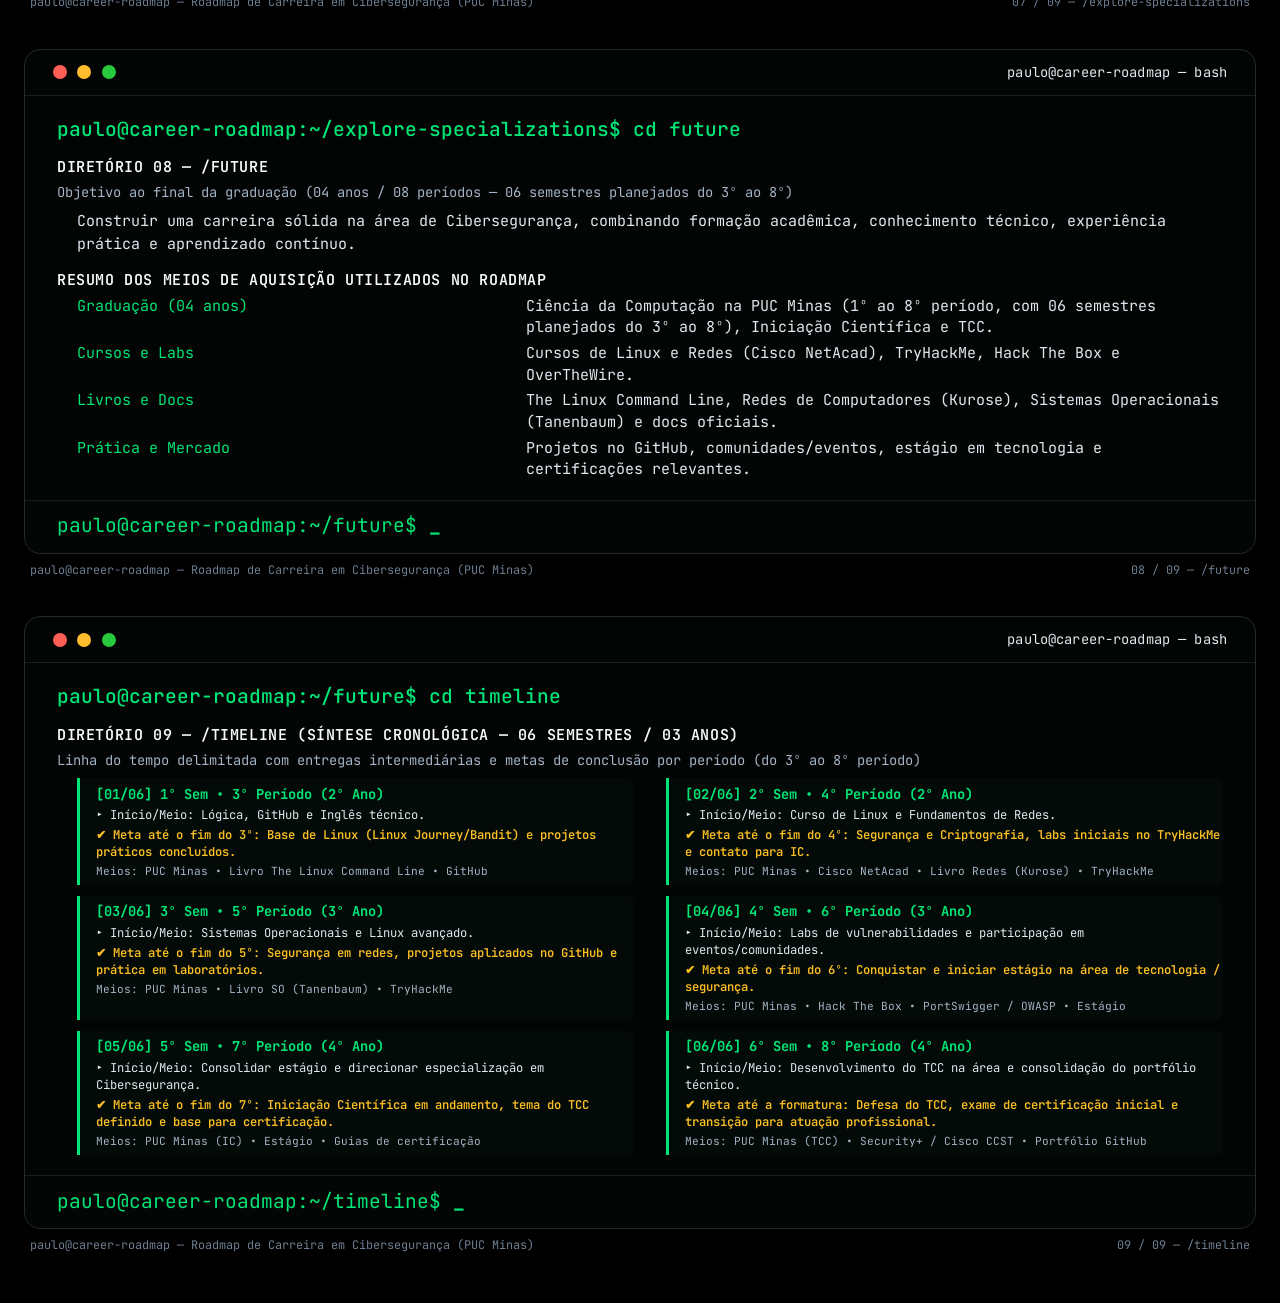
==== commit 512075d5: "feat: delimita cronograma por semestre e adiciona slide final de linha do tempo (/timeline)" ====
--- a/material-grafico.html
+++ b/material-grafico.html
@@ -12,11 +12,11 @@
   <link rel="stylesheet" href="css/stages.css" />
   <style>
     :root {
-      --fs-xs: 0.78rem;
-      --fs-sm: 0.88rem;
-      --fs-base: 0.96rem;
-      --fs-md: 1.08rem;
-      --fs-lg: 1.24rem;
+      --fs-xs: 0.76rem;
+      --fs-sm: 0.86rem;
+      --fs-base: 0.94rem;
+      --fs-md: 1.06rem;
+      --fs-lg: 1.22rem;
     }
 
     html, body {
@@ -77,7 +77,7 @@
 
     .pdf-page {
       width: 100%;
-      max-width: 1220px;
+      max-width: 1240px;
       display: flex;
       flex-direction: column;
       gap: 0.45rem;
@@ -92,53 +92,65 @@
     }
 
     .pdf-page .terminal-titlebar {
-      padding: 0.75rem 1.75rem;
+      padding: 0.7rem 1.75rem;
     }
 
     .pdf-page .terminal-body {
       overflow: visible;
-      padding: 1.35rem 2.1rem;
+      padding: 1.25rem 2rem;
     }
 
     .pdf-page .term-prompt-line {
-      margin-bottom: 1rem;
+      margin-bottom: 0.9rem;
     }
 
     .pdf-page .term-output-content {
-      gap: 1.05rem;
-      line-height: 1.52;
+      gap: 0.95rem;
+      line-height: 1.48;
     }
 
     .pdf-page .term-section-title {
-      margin-bottom: 0.3rem;
+      margin-bottom: 0.28rem;
     }
 
     .pdf-page .term-section-subtitle {
+      margin-bottom: 0.45rem;
+    }
+
+    .pdf-page .term-list {
+      gap: 0.25rem;
+    }
+
+    .pdf-page .term-list li {
+      line-height: 1.42;
+    }
+
+    .pdf-page .term-table {
+      gap: 0.28rem;
+    }
+
+    .pdf-page .term-row {
+      line-height: 1.42;
+    }
+
+    .pdf-page .milestone-list {
+      gap: 0.35rem;
+    }
+
+    .pdf-page .milestone-item {
+      line-height: 1.42;
+    }
+
+    .pdf-page .timeline-summary-grid {
+      row-gap: 0.65rem;
+    }
+
+    .pdf-page .spec-item {
       margin-bottom: 0.5rem;
     }
 
-    .pdf-page .term-list {
-      gap: 0.28rem;
-    }
-
-    .pdf-page .term-list li {
-      line-height: 1.45;
-    }
-
-    .pdf-page .term-table {
-      gap: 0.32rem;
-    }
-
-    .pdf-page .term-row {
-      line-height: 1.45;
-    }
-
-    .pdf-page .spec-item {
-      margin-bottom: 0.55rem;
-    }
-
     .pdf-page .terminal-footer-prompt {
-      padding: 0.75rem 2.1rem 0.85rem;
+      padding: 0.7rem 2rem 0.8rem;
     }
 
     .pdf-page .term-line {
@@ -168,11 +180,11 @@
 
     @media print {
       :root {
-        --fs-xs: 0.74rem;
-        --fs-sm: 0.84rem;
-        --fs-base: 0.92rem;
-        --fs-md: 1.04rem;
-        --fs-lg: 1.18rem;
+        --fs-xs: 0.72rem;
+        --fs-sm: 0.82rem;
+        --fs-base: 0.90rem;
+        --fs-md: 1.02rem;
+        --fs-lg: 1.15rem;
       }
 
       .pdf-toolbar {
@@ -215,7 +227,7 @@
       }
 
       .pdf-page .terminal-body {
-        padding: 1.15rem 1.9rem !important;
+        padding: 1.05rem 1.85rem !important;
       }
     }
   </style>
@@ -224,7 +236,7 @@
 
   <div class="pdf-toolbar">
     <a href="index.html" class="pdf-btn">← Voltar ao Terminal Interativo</a>
-    <span>Material Gráfico — Visualização para Impressão / PDF</span>
+    <span>Material Gráfico — Visualização para Impressão / PDF (incluindo Linha do Tempo Consolidada)</span>
     <button type="button" class="pdf-btn primary" onclick="window.print()">Salvar como PDF (Ctrl+P)</button>
   </div>
 
@@ -274,7 +286,7 @@
                   </div>
                 </div>
                 <div class="term-line">
-                  <div class="term-section-title">ESTRUTURA DO ROADMAP (08 ETAPAS)</div>
+                  <div class="term-section-title">ESTRUTURA DO ROADMAP (09 ETAPAS)</div>
                   <ul class="term-list two-col">
                     ${dirsHtml}
                   </ul>
@@ -327,23 +339,28 @@
 
           case "current-status": {
             const coursesHtml = st.courses.map(c => `<li>${esc(c)}</li>`).join("");
-            const prioritiesHtml = st.priorities.map(pr => `<li>${esc(pr)}</li>`).join("");
+            const milestonesHtml = st.milestones.map((m, idx) => `
+              <div class="milestone-item">
+                <span class="milestone-window ${idx === st.milestones.length - 1 ? "target-end" : ""}">[${esc(m.window)}]</span>
+                <span class="milestone-goal">${esc(m.goal)}</span>
+              </div>
+            `).join("");
             const meansHtml = st.means.map(m => `<li>${esc(m)}</li>`).join("");
             return `
               ${promptLine(st.cmd, prevPath)}
               <div class="term-output-content">
                 <div class="term-line">
                   <div class="term-section-title">DIRETÓRIO 03 — /current-status (3º PERÍODO — ${esc(st.semesterTag.toUpperCase())})</div>
-                  <div class="term-section-subtitle">Disciplinas atuais</div>
+                  <div class="term-section-subtitle">Disciplinas atuais em curso</div>
                   <ul class="term-list two-col">
                     ${coursesHtml}
                   </ul>
                 </div>
                 <div class="term-line">
-                  <div class="term-section-title">PRIORIDADES ATUAIS</div>
-                  <ul class="term-list two-col amber-markers">
-                    ${prioritiesHtml}
-                  </ul>
+                  <div class="term-section-title">CRONOGRAMA E METAS DO 3º PERÍODO (1º SEMESTRE DO ROADMAP)</div>
+                  <div class="milestone-list">
+                    ${milestonesHtml}
+                  </div>
                 </div>
                 <div class="term-line">
                   <div class="term-section-title">MEIOS DE ESTUDO (CURSOS, LIVROS E SITES)</div>
@@ -359,23 +376,28 @@
             const coursesHtml = st.courses.map((c, i) =>
               i === 0 ? `<li style="color:var(--green-prompt); font-weight:600;">${esc(c)}</li>` : `<li>${esc(c)}</li>`
             ).join("");
-            const objHtml = st.objectives.map(o => `<li>${esc(o)}</li>`).join("");
+            const milestonesHtml = st.milestones.map((m, idx) => `
+              <div class="milestone-item">
+                <span class="milestone-window ${idx === st.milestones.length - 1 ? "target-end" : ""}">[${esc(m.window)}]</span>
+                <span class="milestone-goal">${esc(m.goal)}</span>
+              </div>
+            `).join("");
             const meansHtml = st.means.map(m => `<li>${esc(m)}</li>`).join("");
             return `
               ${promptLine(st.cmd, prevPath)}
               <div class="term-output-content">
                 <div class="term-line">
                   <div class="term-section-title">DIRETÓRIO 04 — /next-semester (4º PERÍODO — ${esc(st.semesterTag.toUpperCase())})</div>
-                  <div class="term-section-subtitle">Disciplinas relevantes</div>
+                  <div class="term-section-subtitle">Disciplinas relevantes do período</div>
                   <ul class="term-list two-col">
                     ${coursesHtml}
                   </ul>
                 </div>
                 <div class="term-line">
-                  <div class="term-section-title">OBJETIVOS DO PERÍODO</div>
-                  <ul class="term-list two-col amber-markers">
-                    ${objHtml}
-                  </ul>
+                  <div class="term-section-title">CRONOGRAMA E METAS DO 4º PERÍODO (2º SEMESTRE DO ROADMAP)</div>
+                  <div class="milestone-list">
+                    ${milestonesHtml}
+                  </div>
                 </div>
                 <div class="term-line">
                   <div class="term-section-title">MEIOS PLANEJADOS (CURSOS, LIVROS E PLATAFORMAS)</div>
@@ -388,21 +410,39 @@
           }
 
           case "skill-development": {
-            const itemsHtml = st.plannedEvolution.map(item => `<li>${esc(item)}</li>`).join("");
+            const sem5Html = st.sem5Milestones.map((m, i) => `
+              <div class="sem-step-block">
+                <span class="sem-step-tag ${i === st.sem5Milestones.length - 1 ? "target-tag" : ""}">[${esc(m.window)}]</span>
+                <span class="sem-step-desc">${esc(m.goal)}</span>
+              </div>
+            `).join("");
+            const sem6Html = st.sem6Milestones.map((m, i) => `
+              <div class="sem-step-block">
+                <span class="sem-step-tag ${i === st.sem6Milestones.length - 1 ? "target-tag" : ""}">[${esc(m.window)}]</span>
+                <span class="sem-step-desc">${esc(m.goal)}</span>
+              </div>
+            `).join("");
             const meansHtml = st.means.map(m => `<li>${esc(m)}</li>`).join("");
             return `
               ${promptLine(st.cmd, prevPath)}
               <div class="term-output-content">
                 <div class="term-line">
                   <div class="term-section-title">DIRETÓRIO 05 — /skill-development (5º E 6º PERÍODOS — ${esc(st.semesterTag.toUpperCase())})</div>
-                  <div class="term-section-subtitle">Desenvolvimento técnico — evolução planejada</div>
-                  <ul class="term-list two-col amber-markers">
-                    ${itemsHtml}
-                  </ul>
+                  <div class="term-section-subtitle">Metas delimitadas por semestre (3º Ano do curso)</div>
+                  <div class="split-semesters-grid">
+                    <div class="sem-box">
+                      <div class="sem-box-title">3º Semestre do Roadmap • 5º Período</div>
+                      ${sem5Html}
+                    </div>
+                    <div class="sem-box">
+                      <div class="sem-box-title">4º Semestre do Roadmap • 6º Período</div>
+                      ${sem6Html}
+                    </div>
+                  </div>
                 </div>
                 <div class="term-line">
                   <div class="term-section-title">MEIOS PLANEJADOS (CURSOS, LIVROS, SITES E PRÁTICA)</div>
-                  <ul class="term-list">
+                  <ul class="term-list two-col">
                     ${meansHtml}
                   </ul>
                 </div>
@@ -411,17 +451,35 @@
           }
 
           case "professional-growth": {
-            const objHtml = st.objectives.map(item => `<li>${esc(item)}</li>`).join("");
+            const sem7Html = st.sem7Milestones.map((m, i) => `
+              <div class="sem-step-block">
+                <span class="sem-step-tag ${i === st.sem7Milestones.length - 1 ? "target-tag" : ""}">[${esc(m.window)}]</span>
+                <span class="sem-step-desc">${esc(m.goal)}</span>
+              </div>
+            `).join("");
+            const sem8Html = st.sem8Milestones.map((m, i) => `
+              <div class="sem-step-block">
+                <span class="sem-step-tag ${i === st.sem8Milestones.length - 1 ? "target-tag" : ""}">[${esc(m.window)}]</span>
+                <span class="sem-step-desc">${esc(m.goal)}</span>
+              </div>
+            `).join("");
             const meansHtml = st.means.map(m => `<li>${esc(m)}</li>`).join("");
             return `
               ${promptLine(st.cmd, prevPath)}
               <div class="term-output-content">
                 <div class="term-line">
                   <div class="term-section-title">DIRETÓRIO 06 — /professional-growth (7º E 8º PERÍODOS — ${esc(st.semesterTag.toUpperCase())})</div>
-                  <div class="term-section-subtitle">Consolidação profissional — objetivos</div>
-                  <ul class="term-list two-col amber-markers">
-                    ${objHtml}
-                  </ul>
+                  <div class="term-section-subtitle">Metas delimitadas por semestre (4º Ano do curso)</div>
+                  <div class="split-semesters-grid">
+                    <div class="sem-box">
+                      <div class="sem-box-title">5º Semestre do Roadmap • 7º Período</div>
+                      ${sem7Html}
+                    </div>
+                    <div class="sem-box">
+                      <div class="sem-box-title">6º Semestre do Roadmap • 8º Período</div>
+                      ${sem8Html}
+                    </div>
+                  </div>
                 </div>
                 <div class="term-line">
                   <div class="term-section-title">MEIOS DE CONSOLIDAÇÃO</div>
@@ -486,14 +544,40 @@
               </div>
             `;
           }
+
+          case "timeline": {
+            const cardsHtml = st.timelineSteps.map((step, idx) => `
+              <div class="timeline-card">
+                <div class="timeline-card-header">
+                  <span class="timeline-sem-name">[0${idx + 1}/06] ${esc(step.sem)}</span>
+                </div>
+                <div class="timeline-line-start">▸ ${esc(step.startGoal)}</div>
+                <div class="timeline-line-target">✔ ${esc(step.endTarget)}</div>
+                <div class="timeline-line-means">Meios: ${esc(step.means)}</div>
+              </div>
+            `).join("");
+            return `
+              ${promptLine(st.cmd, prevPath)}
+              <div class="term-output-content">
+                <div class="term-line">
+                  <div class="term-section-title">DIRETÓRIO 09 — /timeline (SÍNTESE CRONOLÓGICA — 06 SEMESTRES / 03 ANOS)</div>
+                  <div class="term-section-subtitle">Linha do tempo delimitada com entregas intermediárias e metas de conclusão por período (do 3º ao 8º período)</div>
+                  <div class="timeline-summary-grid">
+                    ${cardsHtml}
+                  </div>
+                </div>
+              </div>
+            `;
+          }
         }
       }
 
+      const totalCode = String(DATA.stages.length - 1).padStart(2, "0");
       const pagesHtml = DATA.stages.map((st, idx) => {
         const prevPath = idx === 0 ? "~" : (DATA.stages[idx - 1].path || "~");
         const bodyHtml = renderPdfStage(st, prevPath);
         const curPath = st.path || "~";
-        const codeLabel = idx === 0 ? "00 / 08 — ~ (identificação)" : `${st.code} / 08 — ${st.dirName}`;
+        const codeLabel = idx === 0 ? `00 / ${totalCode} — ~ (identificação)` : `${st.code} / ${totalCode} — ${st.dirName}`;
 
         return `
           <section class="pdf-page" aria-label="Página ${idx + 1}: ${esc(st.dirName)}">
--- a/css/stages.css
+++ b/css/stages.css
@@ -1,13 +1,13 @@
-/* Formatação das seções e listas do terminal */
+/* Formatação das seções, listas e linha do tempo do terminal */
 
 .term-output-content {
   display: flex;
   flex-direction: column;
-  gap: 1.85rem;
-  font-size: var(--fs-base);
-  line-height: 1.68;
-  color: var(--text-normal);
-  max-width: 1360px;
+  gap: 1.55rem;
+  font-size: var(--fs-base);
+  line-height: 1.62;
+  color: var(--text-normal);
+  max-width: 1380px;
   width: 100%;
 }
 
@@ -27,42 +27,42 @@
 .term-section-title {
   color: var(--text-bright);
   font-size: var(--fs-base);
-  line-height: 1.45;
+  line-height: 1.42;
   text-transform: uppercase;
   letter-spacing: 0.04em;
-  margin-bottom: 0.5rem;
+  margin-bottom: 0.45rem;
   font-weight: 600;
 }
 
 .term-section-subtitle {
   color: var(--text-muted);
   font-size: var(--fs-sm);
-  line-height: 1.5;
+  line-height: 1.45;
   margin-top: 0;
-  margin-bottom: 0.95rem;
+  margin-bottom: 0.75rem;
 }
 
 .term-table {
   display: flex;
   flex-direction: column;
-  gap: 0.55rem;
+  gap: 0.5rem;
   padding-left: 1.25rem;
 }
 
 .term-row {
   display: grid;
-  grid-template-columns: minmax(260px, 38%) 1fr;
-  column-gap: 2.5rem;
+  grid-template-columns: minmax(260px, 36%) 1fr;
+  column-gap: 2.25rem;
   row-gap: 0.25rem;
   align-items: baseline;
   font-size: var(--fs-base);
-  line-height: 1.58;
+  line-height: 1.52;
 }
 
 .term-row.clickable-row {
   cursor: pointer;
   border-radius: 6px;
-  padding: 0.2rem 0.6rem;
+  padding: 0.18rem 0.6rem;
   margin-left: -0.6rem;
   transition: background 140ms ease, color 140ms ease;
 }
@@ -99,21 +99,21 @@
   padding-left: 1.25rem;
   display: flex;
   flex-direction: column;
-  gap: 0.45rem;
+  gap: 0.38rem;
 }
 
 .term-list.two-col {
   display: grid;
   grid-template-columns: repeat(2, 1fr);
-  column-gap: 2.5rem;
-  row-gap: 0.4rem;
+  column-gap: 2.25rem;
+  row-gap: 0.35rem;
 }
 
 .term-list li {
   position: relative;
-  padding-left: 1.5rem;
-  color: var(--text-normal);
-  line-height: 1.62;
+  padding-left: 1.4rem;
+  color: var(--text-normal);
+  line-height: 1.54;
 }
 
 .term-list li::before {
@@ -128,13 +128,141 @@
   color: var(--amber-accent);
 }
 
+/* Blocos delimitados de metas por janela temporal dentro dos semestres */
+.milestone-list {
+  display: flex;
+  flex-direction: column;
+  gap: 0.48rem;
+  padding-left: 1.25rem;
+}
+
+.milestone-item {
+  display: grid;
+  grid-template-columns: minmax(255px, 31%) 1fr;
+  column-gap: 1.75rem;
+  align-items: baseline;
+  line-height: 1.5;
+}
+
+.milestone-window {
+  color: var(--amber-accent);
+  font-weight: 600;
+  font-size: var(--fs-sm);
+}
+
+.milestone-window.target-end {
+  color: var(--green-prompt);
+}
+
+.milestone-goal {
+  color: var(--text-normal);
+  font-size: var(--fs-base);
+}
+
+/* Grade lado a lado para separar 5º vs 6º período e 7º vs 8º período */
+.split-semesters-grid {
+  display: grid;
+  grid-template-columns: repeat(2, 1fr);
+  gap: 1.5rem;
+  padding-left: 1.25rem;
+}
+
+.sem-box {
+  border-left: 2px solid var(--border-window);
+  padding-left: 1rem;
+  display: flex;
+  flex-direction: column;
+  gap: 0.5rem;
+}
+
+.sem-box-title {
+  color: var(--green-prompt);
+  font-weight: 700;
+  font-size: var(--fs-sm);
+  text-transform: uppercase;
+  letter-spacing: 0.03em;
+}
+
+.sem-step-block {
+  display: flex;
+  flex-direction: column;
+  gap: 0.12rem;
+}
+
+.sem-step-tag {
+  color: var(--amber-accent);
+  font-size: var(--fs-xs);
+  font-weight: 600;
+}
+
+.sem-step-tag.target-tag {
+  color: var(--green-prompt);
+}
+
+.sem-step-desc {
+  color: var(--text-normal);
+  font-size: var(--fs-sm);
+  line-height: 1.48;
+}
+
+/* Slide Final (/timeline) — Linha do Tempo Consolidada dos 6 Semestres */
+.timeline-summary-grid {
+  display: grid;
+  grid-template-columns: repeat(2, 1fr);
+  column-gap: 2rem;
+  row-gap: 0.85rem;
+  padding-left: 1.25rem;
+}
+
+.timeline-card {
+  border-left: 3px solid var(--green-prompt);
+  padding: 0.35rem 0 0.35rem 1rem;
+  background: rgba(0, 230, 118, 0.025);
+  border-radius: 0 6px 6px 0;
+  display: flex;
+  flex-direction: column;
+  gap: 0.18rem;
+}
+
+.timeline-card-header {
+  display: flex;
+  justify-content: space-between;
+  align-items: baseline;
+  gap: 0.5rem;
+}
+
+.timeline-sem-name {
+  color: var(--green-prompt);
+  font-weight: 700;
+  font-size: var(--fs-sm);
+}
+
+.timeline-line-start {
+  color: var(--text-normal);
+  font-size: var(--fs-xs);
+  line-height: 1.42;
+}
+
+.timeline-line-target {
+  color: var(--amber-accent);
+  font-size: var(--fs-xs);
+  font-weight: 600;
+  line-height: 1.42;
+}
+
+.timeline-line-means {
+  color: var(--text-muted);
+  font-size: calc(var(--fs-xs) * 0.92);
+  line-height: 1.38;
+}
+
 .term-quote {
   margin-top: 0.35rem;
   padding-left: 1.25rem;
   border-left: 3px solid var(--green-prompt);
   color: var(--text-bright);
   font-style: italic;
-  line-height: 1.65;
+  line-height: 1.6;
 }
 
 .term-quote.amber {
@@ -157,7 +285,7 @@
 
 .spec-item {
   padding-left: 1.25rem;
-  margin-bottom: 1.05rem;
+  margin-bottom: 0.95rem;
 }
 
 .spec-item:last-child {
@@ -183,7 +311,7 @@
   color: var(--text-muted);
   padding-left: 1.5rem;
   font-size: var(--fs-sm);
-  line-height: 1.55;
+  line-height: 1.5;
 }
 
 @media (max-width: 960px) {
@@ -195,9 +323,11 @@
     padding: 1.35rem 1.5rem;
   }
   .term-row,
-  .term-list.two-col {
+  .term-list.two-col,
+  .milestone-item,
+  .split-semesters-grid,
+  .timeline-summary-grid {
     grid-template-columns: 1fr;
-    row-gap: 0.15rem;
-    margin-bottom: 0.6rem;
+    row-gap: 0.2rem;
   }
 }
